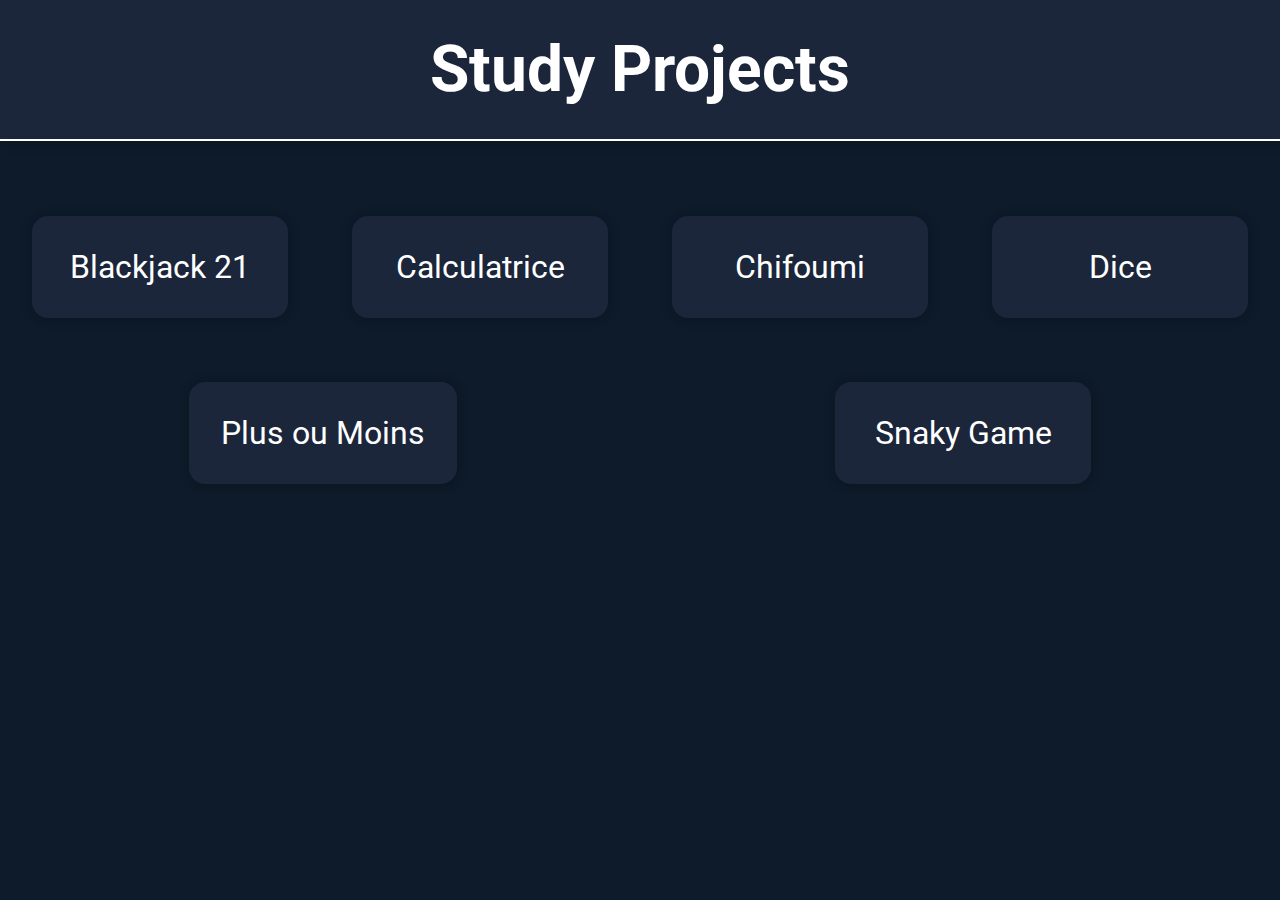
==== index.html @ 2ebabb53 "first commit" ====
<!DOCTYPE html>
<html lang="en">
  <head>
    <meta charset="UTF-8" />
    <meta name="author" content="François Dauzet" />
    <meta
      name="description"
      content="Welcome to my portfolio website! Here, you'll find a collection of projects that I've developed during my journey in learning web development. Each project represents a milestone in my learning process and showcases my skills in HTML, CSS, and JavaScript."
    />
    <meta name="viewport" content="width=device-width, initial-scale=1.0" />
    <link href="favicon.ico" type="image/x-icon" rel="icon" />
    <link rel="stylesheet" href="./style.css" />
    <title>Study Projects</title>
  </head>
  <body>
    <div class="container">
      <h1>Study Projects</h1>
      <div class="container-projects">
        <a href="./projects/blackjack-21/index.html">Blackjack 21</a>
        <a href="./projects/calculatrice/index.html">Calculatrice</a>
        <a href="./projects/chifoumi/index.html">Chifoumi</a>
        <a href="./projects/dice/index.html">Dice</a>
        <a href="./projects/plus-ou-moins/index.html">Plus ou Moins</a>
        <a href="./projects/snaky-game/index.html">Snaky Game</a>
      </div>
    </div>
  </body>
</html>
---- style.css ----
@import url("https://fonts.googleapis.com/css2?family=Roboto:ital,wght@400");

body {
  font-family: "Roboto", sans-serif;
  background-color: #0d1b2a;
  margin: 0;
}

.container h1 {
  font-size: 4rem;
  text-align: center;
  color: #fff;
  padding: 2rem 0;
  margin-top: 0;
  border-bottom: 2px solid #fff;
  background-color: #1b263b;
  box-shadow: 1px 1px 11px #0004;
}

.container-projects {
  display: flex;
  align-items: center;
  justify-content: space-around;
  flex-wrap: wrap;
}

.container-projects a {
  text-decoration: none;
  background-color: #1b263b;
  color: #fff;
  font-size: 2rem;
  margin: 2rem;
  padding: 2rem;
  border-radius: 1rem;
  transition: background-color 0.4s;
  min-width: 12rem;
  text-align: center;
  box-shadow: 1px 1px 11px #0004;
}

.container-projects a:hover {
  background-color: #415a77;
  transition: background-color 0.2s;
  box-shadow: 1px 1px 11px #0008;
}
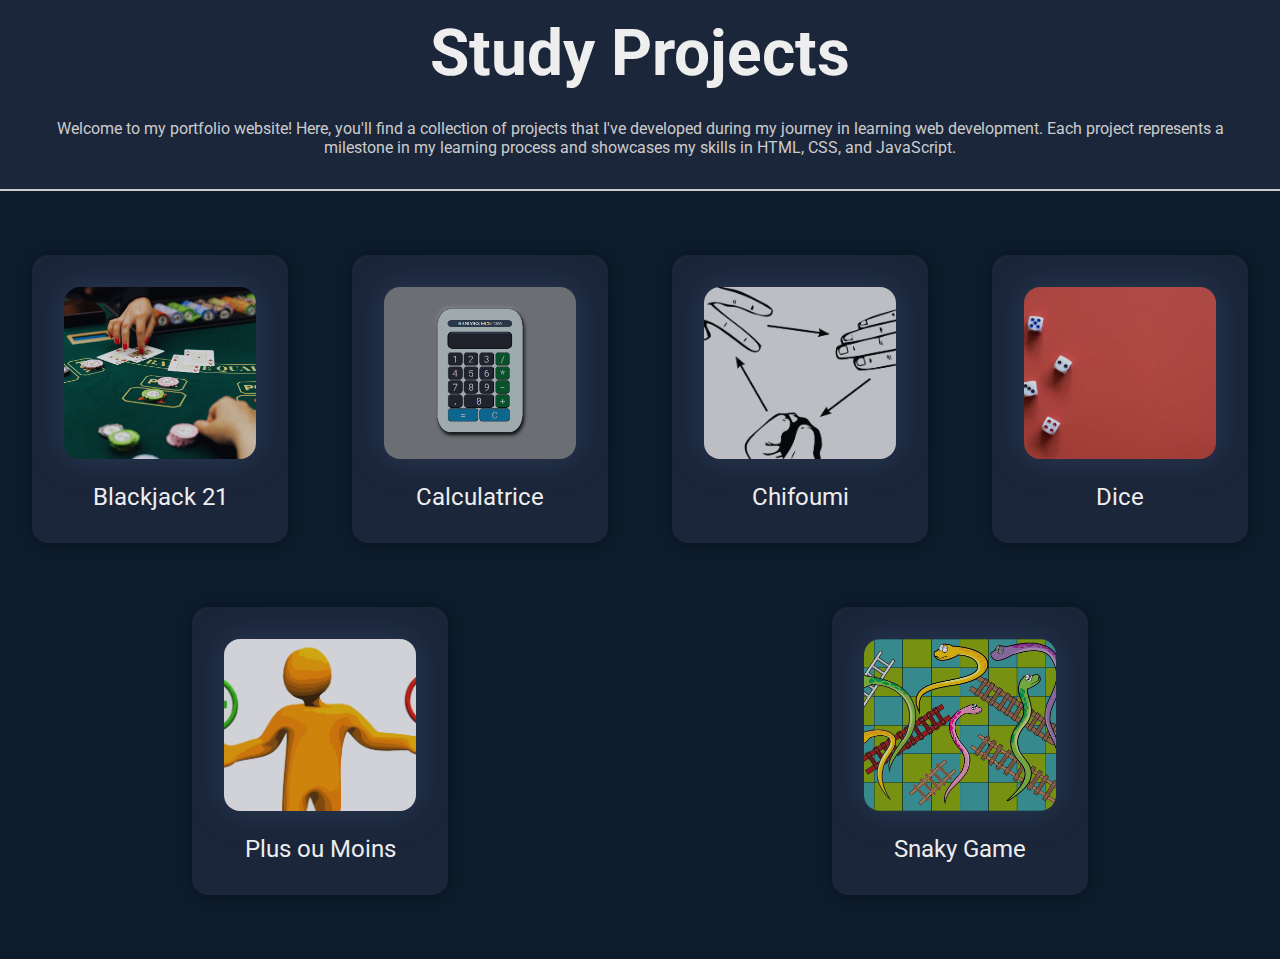
==== commit 1962a64c: "Update home page" ====
--- a/index.html
+++ b/index.html
@@ -15,13 +15,43 @@
   <body>
     <div class="container">
       <h1>Study Projects</h1>
+      <p class="container-description">
+        Welcome to my portfolio website! Here, you'll find a collection of
+        projects that I've developed during my journey in learning web
+        development. Each project represents a milestone in my learning process
+        and showcases my skills in HTML, CSS, and JavaScript.
+      </p>
       <div class="container-projects">
-        <a href="./projects/blackjack-21/index.html">Blackjack 21</a>
-        <a href="./projects/calculatrice/index.html">Calculatrice</a>
-        <a href="./projects/chifoumi/index.html">Chifoumi</a>
-        <a href="./projects/dice/index.html">Dice</a>
-        <a href="./projects/plus-ou-moins/index.html">Plus ou Moins</a>
-        <a href="./projects/snaky-game/index.html">Snaky Game</a>
+        <a href="./projects/blackjack-21/index.html">
+          <img src="./projects/blackjack-21/img/bgIntro.jpg" alt="" />
+
+          <p>Blackjack 21</p></a
+        >
+        <a href="./projects/calculatrice/index.html">
+          <img src="./projects/calculatrice/img/bg.png" alt="" />
+
+          <p>Calculatrice</p></a
+        >
+        <a href="./projects/chifoumi/index.html">
+          <img src="./projects/chifoumi/img/bgIntro.png" alt="" />
+
+          <p>Chifoumi</p></a
+        >
+        <a href="./projects/dice/index.html">
+          <img src="./projects/dice/img/bgDice.jpg" alt="" />
+
+          <p>Dice</p></a
+        >
+        <a href="./projects/plus-ou-moins/index.html">
+          <img src="./projects/plus-ou-moins/img/bgIntro.png" alt="" />
+
+          <p>Plus ou Moins</p></a
+        >
+        <a href="./projects/snaky-game/index.html">
+          <img src="./projects/snaky-game/img/bgSnaky.png" alt="" />
+
+          <p>Snaky Game</p></a
+        >
       </div>
     </div>
   </body>
--- a/style.css
+++ b/style.css
@@ -4,17 +4,31 @@
   font-family: "Roboto", sans-serif;
   background-color: #0d1b2a;
   margin: 0;
+  user-select: none;
+}
+
+.container {
+  margin-bottom: 2rem;
 }
 
 .container h1 {
   font-size: 4rem;
   text-align: center;
-  color: #fff;
-  padding: 2rem 0;
+  color: #eee;
+  padding: 1rem 0;
   margin-top: 0;
-  border-bottom: 2px solid #fff;
+  margin-bottom: 0;
   background-color: #1b263b;
-  box-shadow: 1px 1px 11px #0004;
+}
+
+.container .container-description {
+  font-size: 1rem;
+  text-align: center;
+  color: #ccc;
+  padding: 0.75rem 2rem 2rem 2rem;
+  margin-top: 0;
+  background-color: #1b263b;
+  border-bottom: 2px solid #ccc;
 }
 
 .container-projects {
@@ -22,20 +36,26 @@
   align-items: center;
   justify-content: space-around;
   flex-wrap: wrap;
+  margin-top: 2rem;
 }
 
 .container-projects a {
   text-decoration: none;
   background-color: #1b263b;
-  color: #fff;
+  color: #eee;
   font-size: 2rem;
   margin: 2rem;
   padding: 2rem;
   border-radius: 1rem;
   transition: background-color 0.4s;
-  min-width: 12rem;
+  width: 12rem;
+  height: 14rem;
   text-align: center;
   box-shadow: 1px 1px 11px #0004;
+  display: flex;
+  align-items: center;
+  justify-content: center;
+  flex-direction: column;
 }
 
 .container-projects a:hover {
@@ -43,3 +63,17 @@
   transition: background-color 0.2s;
   box-shadow: 1px 1px 11px #0008;
 }
+
+.container-projects a img {
+  width: 100%;
+  height: 100%;
+  object-fit: cover;
+  border-radius: 1rem;
+  box-shadow: 0 0 32px #415a7780;
+  opacity: 80%;
+}
+
+.container-projects p {
+  margin-bottom: 0;
+  font-size: 1.5rem;
+}
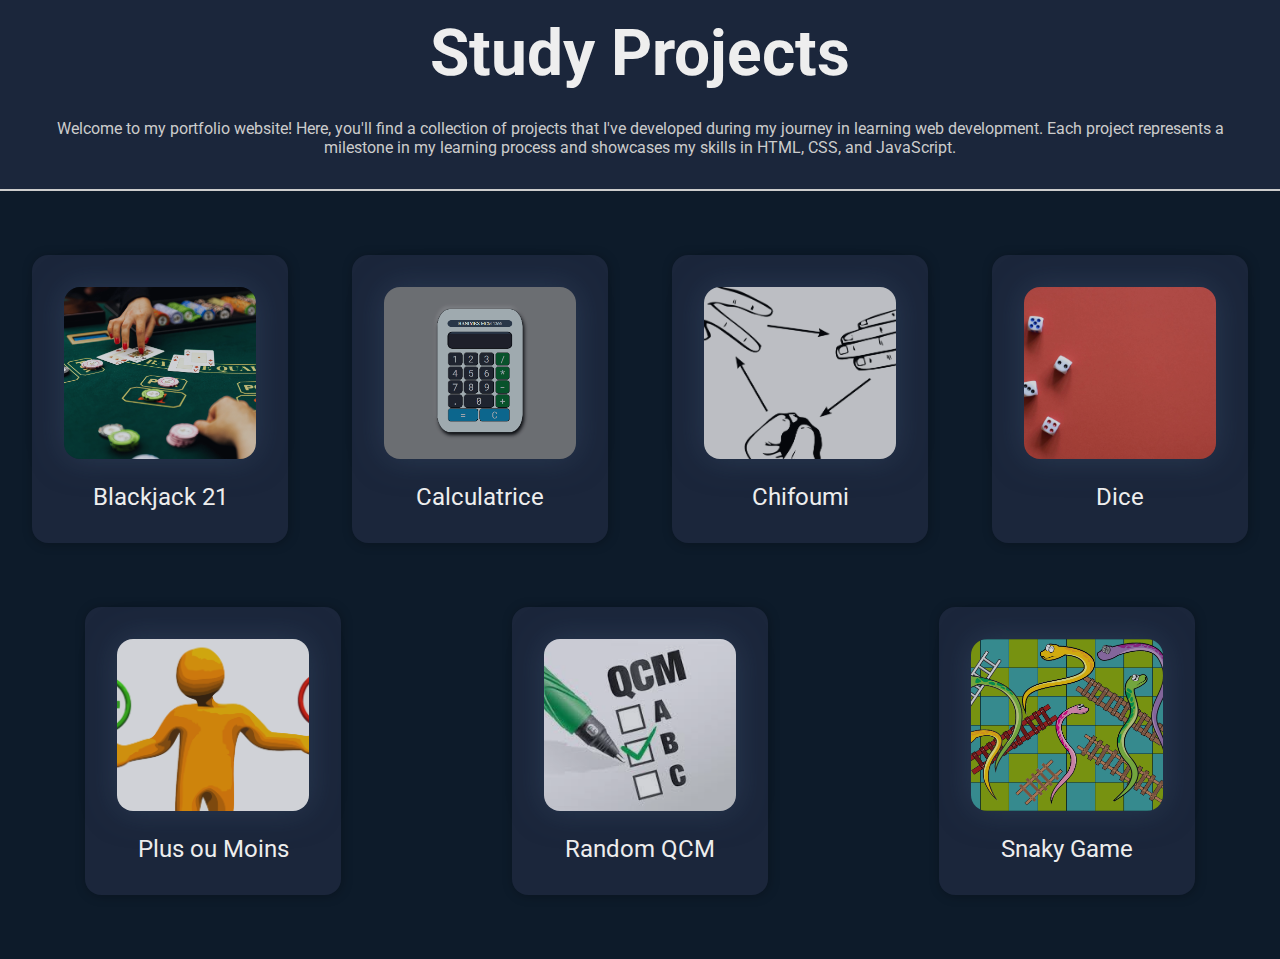
==== commit 86c5cd8f: "Add random qcm project" ====
--- a/index.html
+++ b/index.html
@@ -47,6 +47,11 @@
 
           <p>Plus ou Moins</p></a
         >
+        <a href="./projects/random-qcm/index.html">
+          <img src="./projects/random-qcm/assets/bg.jpg" alt="" />
+
+          <p>Random QCM</p></a
+        >
         <a href="./projects/snaky-game/index.html">
           <img src="./projects/snaky-game/img/bgSnaky.png" alt="" />
 
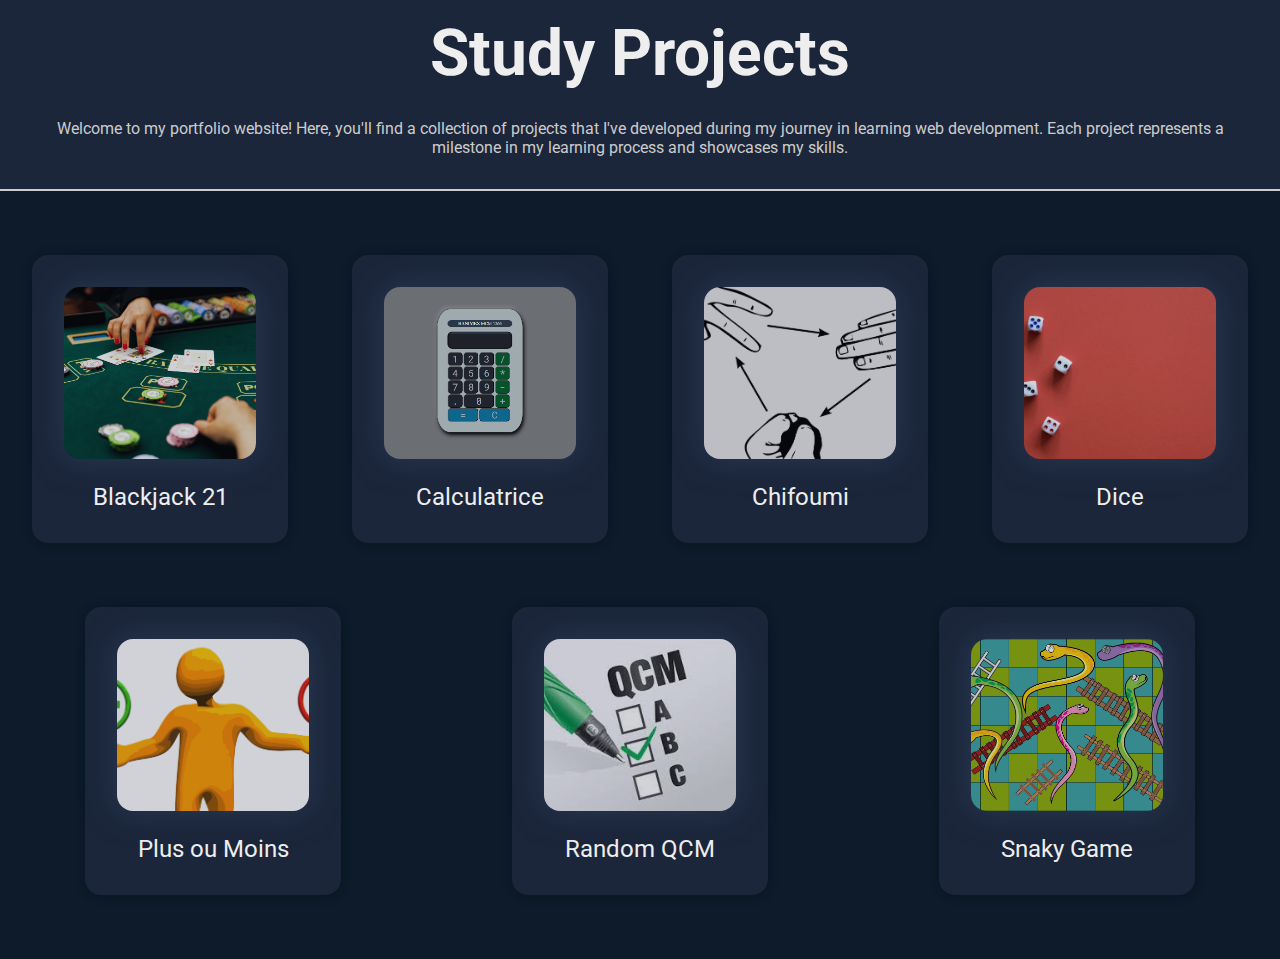
==== commit 8c467739: "Update description for home page" ====
--- a/index.html
+++ b/index.html
@@ -5,7 +5,7 @@
     <meta name="author" content="François Dauzet" />
     <meta
       name="description"
-      content="Welcome to my portfolio website! Here, you'll find a collection of projects that I've developed during my journey in learning web development. Each project represents a milestone in my learning process and showcases my skills in HTML, CSS, and JavaScript."
+      content="Welcome to my portfolio website! Here, you'll find a collection of projects that I've developed during my journey in learning web development. Each project represents a milestone in my learning process and showcases my skills."
     />
     <meta name="viewport" content="width=device-width, initial-scale=1.0" />
     <link href="favicon.ico" type="image/x-icon" rel="icon" />
@@ -19,7 +19,7 @@
         Welcome to my portfolio website! Here, you'll find a collection of
         projects that I've developed during my journey in learning web
         development. Each project represents a milestone in my learning process
-        and showcases my skills in HTML, CSS, and JavaScript.
+        and showcases my skills.
       </p>
       <div class="container-projects">
         <a href="./projects/blackjack-21/index.html">
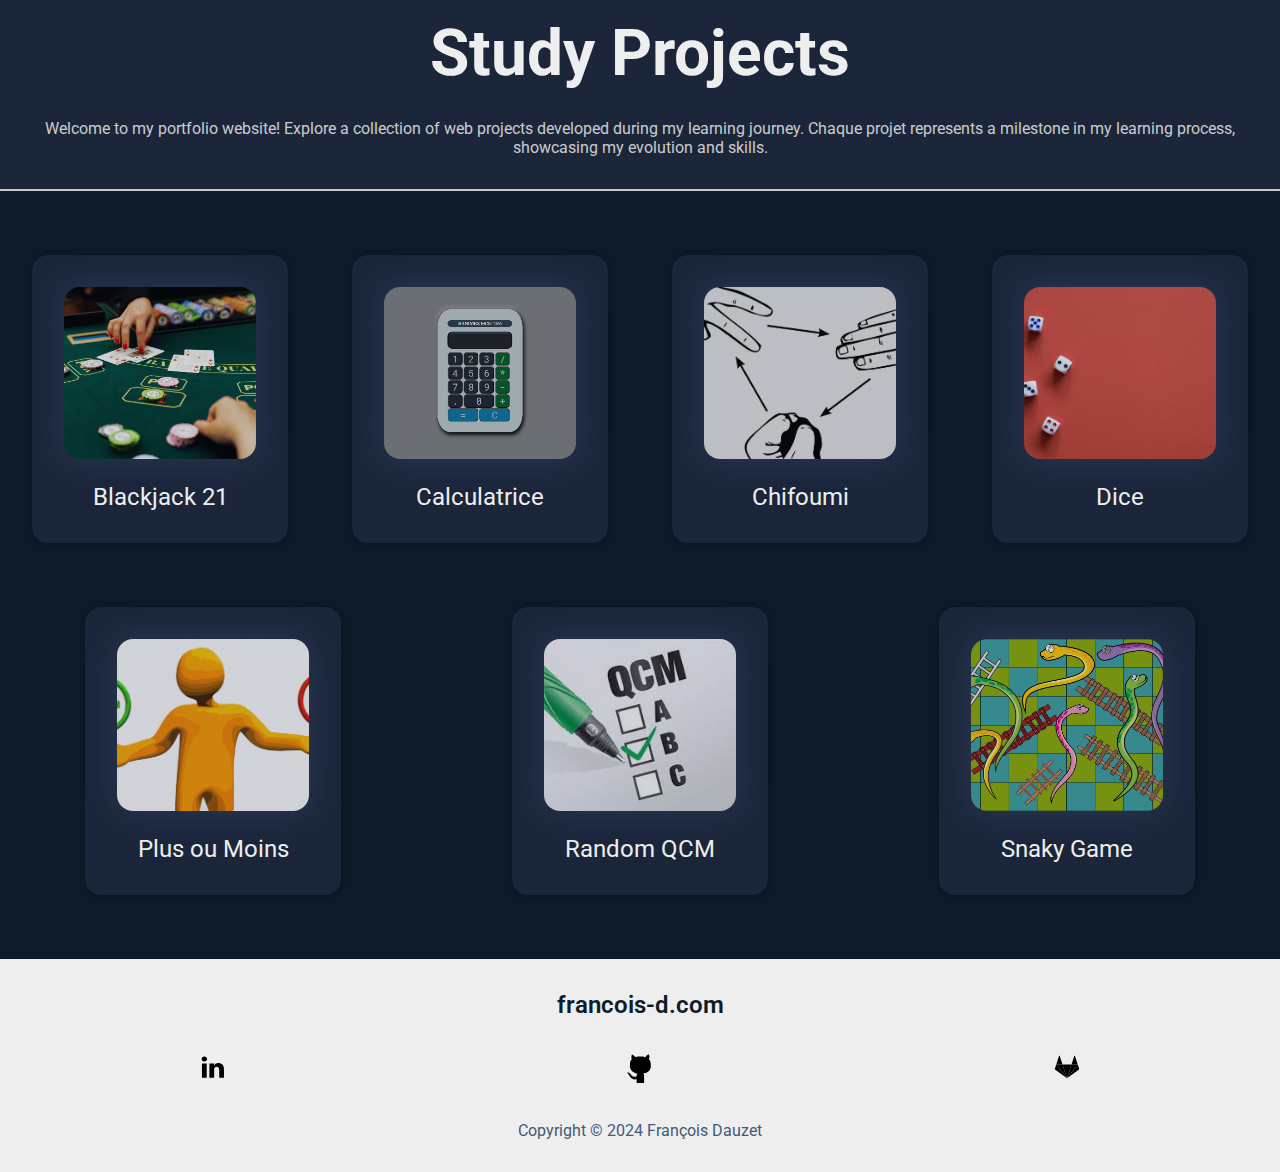
==== commit 13901fdc: "Add favicon and footer" ====
--- a/index.html
+++ b/index.html
@@ -2,62 +2,186 @@
 <html lang="en">
   <head>
     <meta charset="UTF-8" />
-    <meta name="author" content="François Dauzet" />
+    <meta name="viewport" content="width=device-width, initial-scale=1.0" />
+    <title>François Dauzet - Study Projects</title>
     <meta
       name="description"
-      content="Welcome to my portfolio website! Here, you'll find a collection of projects that I've developed during my journey in learning web development. Each project represents a milestone in my learning process and showcases my skills."
+      content="Discover my web projects created during my studies, showcasing my evolution and skills."
     />
-    <meta name="viewport" content="width=device-width, initial-scale=1.0" />
+    <meta name="author" content="François Dauzet" />
     <link href="favicon.ico" type="image/x-icon" rel="icon" />
     <link rel="stylesheet" href="./style.css" />
-    <title>Study Projects</title>
+
+    <!-- Open Graph protocol -->
+    <meta property="og:title" content="François Dauzet - Study Projects" />
+    <meta
+      property="og:description"
+      content="Discover my web projects created during my studies, showcasing my evolution and skills."
+    />
+    <meta
+      property="og:image"
+      content="assets/favicon/profile_social_share.png"
+    />
+
+    <!-- Icônes Apple Touch -->
+    <link
+      rel="apple-touch-icon"
+      sizes="57x57"
+      href="assets/favicon/apple-touch-icon-57x57.png"
+    />
+    <link
+      rel="apple-touch-icon"
+      sizes="60x60"
+      href="assets/favicon/apple-touch-icon-60x60.png"
+    />
+    <link
+      rel="apple-touch-icon"
+      sizes="72x72"
+      href="assets/favicon/apple-touch-icon-72x72.png"
+    />
+    <link
+      rel="apple-touch-icon"
+      sizes="76x76"
+      href="assets/favicon/apple-touch-icon-76x76.png"
+    />
+    <link
+      rel="apple-touch-icon"
+      sizes="114x114"
+      href="assets/favicon/apple-touch-icon-114x114.png"
+    />
+    <link
+      rel="apple-touch-icon"
+      sizes="120x120"
+      href="assets/favicon/apple-touch-icon-120x120.png"
+    />
+    <link
+      rel="apple-touch-icon"
+      sizes="144x144"
+      href="assets/favicon/apple-touch-icon-144x144.png"
+    />
+    <link
+      rel="apple-touch-icon"
+      sizes="152x152"
+      href="assets/favicon/apple-touch-icon-152x152.png"
+    />
+    <link
+      rel="apple-touch-icon"
+      sizes="167x167"
+      href="assets/favicon/apple-touch-icon-167x167.png"
+    />
+    <link
+      rel="apple-touch-icon"
+      sizes="180x180"
+      href="assets/favicon/apple-touch-icon-180x180.png"
+    />
+
+    <!-- Icônes pour les navigateurs -->
+    <link
+      rel="icon"
+      type="image/png"
+      sizes="16x16"
+      href="assets/favicon/favicon-16x16.png"
+    />
+    <link
+      rel="icon"
+      type="image/png"
+      sizes="32x32"
+      href="assets/favicon/favicon-32x32.png"
+    />
+    <link
+      rel="icon"
+      type="image/png"
+      sizes="96x96"
+      href="assets/favicon/favicon-96x96.png"
+    />
+    <link
+      rel="icon"
+      type="image/png"
+      sizes="192x192"
+      href="assets/favicon/favicon-192x192.png"
+    />
+
+    <!-- Fichier manifeste -->
+    <link rel="manifest" href="manifest.json" />
+
+    <!-- Métadonnées -->
+    <meta name="application-name" content="François Dauzet - Study Projects" />
+    <meta name="msapplication-TileColor" content="#ffffff" />
+    <meta
+      name="msapplication-TileImage"
+      content="assets/favicon/ms-favicon-144.png"
+    />
+    <meta name="theme-color" content="#1B263B" />
   </head>
   <body>
     <div class="container">
       <h1>Study Projects</h1>
       <p class="container-description">
-        Welcome to my portfolio website! Here, you'll find a collection of
-        projects that I've developed during my journey in learning web
-        development. Each project represents a milestone in my learning process
-        and showcases my skills.
+        Welcome to my portfolio website! Explore a collection of web projects
+        developed during my learning journey. Chaque projet represents a
+        milestone in my learning process, showcasing my evolution and skills.
       </p>
       <div class="container-projects">
         <a href="./projects/blackjack-21/index.html">
-          <img src="./projects/blackjack-21/img/bgIntro.jpg" alt="" />
+          <img
+            src="./projects/blackjack-21/img/bgIntro.jpg"
+            alt="Blackjack 21"
+          />
 
           <p>Blackjack 21</p></a
         >
         <a href="./projects/calculatrice/index.html">
-          <img src="./projects/calculatrice/img/bg.png" alt="" />
+          <img src="./projects/calculatrice/img/bg.png" alt="Calculatrice" />
 
           <p>Calculatrice</p></a
         >
         <a href="./projects/chifoumi/index.html">
-          <img src="./projects/chifoumi/img/bgIntro.png" alt="" />
+          <img src="./projects/chifoumi/img/bgIntro.png" alt="Chifoumi" />
 
           <p>Chifoumi</p></a
         >
         <a href="./projects/dice/index.html">
-          <img src="./projects/dice/img/bgDice.jpg" alt="" />
+          <img src="./projects/dice/img/bgDice.jpg" alt="Dice" />
 
           <p>Dice</p></a
         >
         <a href="./projects/plus-ou-moins/index.html">
-          <img src="./projects/plus-ou-moins/img/bgIntro.png" alt="" />
+          <img
+            src="./projects/plus-ou-moins/img/bgIntro.png"
+            alt="Plus ou Moins"
+          />
 
           <p>Plus ou Moins</p></a
         >
         <a href="./projects/random-qcm/index.html">
-          <img src="./projects/random-qcm/assets/bg.jpg" alt="" />
+          <img src="./projects/random-qcm/assets/bg.jpg" alt="Random QCM" />
 
           <p>Random QCM</p></a
         >
         <a href="./projects/snaky-game/index.html">
-          <img src="./projects/snaky-game/img/bgSnaky.png" alt="" />
+          <img src="./projects/snaky-game/img/bgSnaky.png" alt="Snaky Game" />
 
           <p>Snaky Game</p></a
         >
       </div>
     </div>
+    <footer>
+      <a target="_blank" href="https://www.francois-d.com"> francois-d.com </a>
+      <div class="container-social-icons">
+        <a
+          target="_blank"
+          href="https://www.linkedin.com/in/fran%C3%A7ois-dauzet-413243226/"
+        >
+          <img src="./assets/icons/linkedin.svg" alt="linkedin" />
+        </a>
+        <a target="_blank" href="https://github.com/Francois-Dauzet">
+          <img src="./assets/icons/github.svg" alt="github" />
+        </a>
+        <a target="_blank" href="https://gitlab.com/Francois-Dauzet">
+          <img src="./assets/icons/gitlab.svg" alt="gitlab" />
+        </a>
+      </div>
+      <span>Copyright © 2024 François Dauzet</span>
+    </footer>
   </body>
 </html>
--- a/style.css
+++ b/style.css
@@ -1,7 +1,7 @@
-@import url("https://fonts.googleapis.com/css2?family=Roboto:ital,wght@400");
+@import url('https://fonts.googleapis.com/css2?family=Roboto:ital,wght@400');
 
 body {
-  font-family: "Roboto", sans-serif;
+  font-family: 'Roboto', sans-serif;
   background-color: #0d1b2a;
   margin: 0;
   user-select: none;
@@ -77,3 +77,47 @@
   margin-bottom: 0;
   font-size: 1.5rem;
 }
+
+footer {
+  background-color: #eee;
+  display: flex;
+  flex-direction: column;
+  align-items: center;
+  justify-content: center;
+}
+
+footer a {
+  text-decoration: none;
+  height: auto;
+  font-size: 1.5rem;
+  color: #0d1b2a;
+  font-weight: 600;
+  margin-top: 2rem;
+}
+
+footer a:hover {
+  color: #0d1b2a99;
+}
+
+footer .container-social-icons {
+  width: 100%;
+  height: 100%;
+  display: flex;
+  align-items: center;
+  justify-content: space-around;
+  margin-bottom: 2rem;
+}
+
+footer .container-social-icons img {
+  height: 2rem;
+  filter: invert(1);
+}
+
+footer .container-social-icons img:hover {
+  filter: invert(0.8);
+}
+
+footer span {
+  margin-bottom: 2rem;
+  color: #415a77;
+}
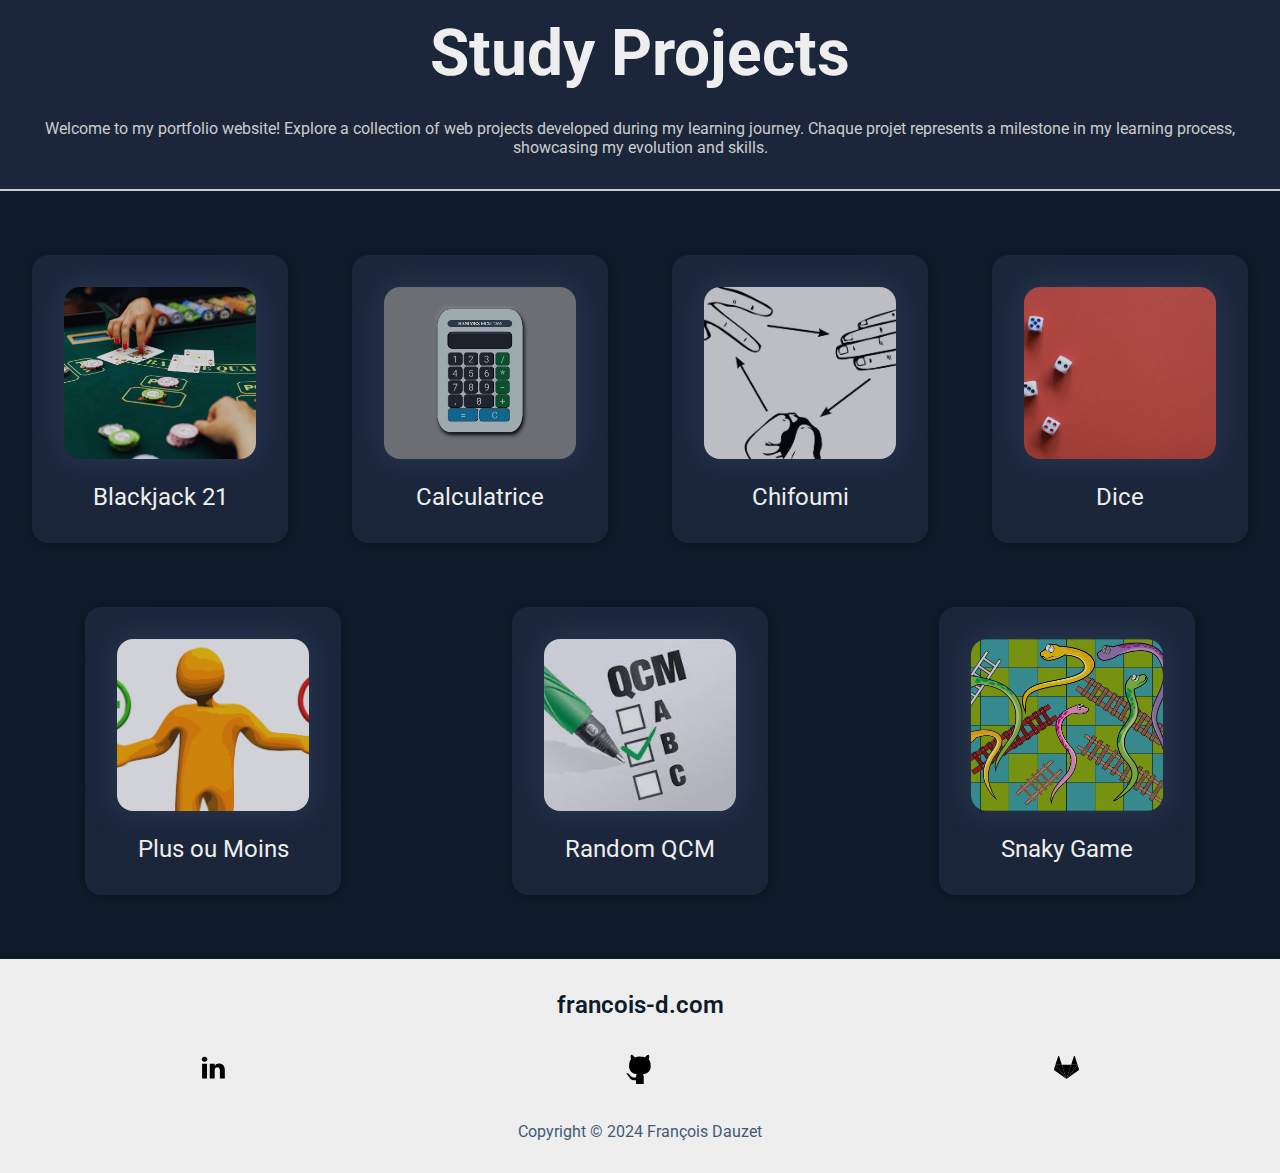
==== commit d2ae29c4: "Add favicon and footer" ====
--- a/index.html
+++ b/index.html
@@ -172,13 +172,13 @@
           target="_blank"
           href="https://www.linkedin.com/in/fran%C3%A7ois-dauzet-413243226/"
         >
-          <img src="./assets/icons/linkedin.svg" alt="linkedin" />
+          <img height="33" src="./assets/icons/linkedin.svg" alt="linkedin" />
         </a>
         <a target="_blank" href="https://github.com/Francois-Dauzet">
-          <img src="./assets/icons/github.svg" alt="github" />
+          <img height="33" src="./assets/icons/github.svg" alt="github" />
         </a>
         <a target="_blank" href="https://gitlab.com/Francois-Dauzet">
-          <img src="./assets/icons/gitlab.svg" alt="gitlab" />
+          <img height="33" src="./assets/icons/gitlab.svg" alt="gitlab" />
         </a>
       </div>
       <span>Copyright © 2024 François Dauzet</span>
--- a/style.css
+++ b/style.css
@@ -109,7 +109,6 @@
 }
 
 footer .container-social-icons img {
-  height: 2rem;
   filter: invert(1);
 }
 
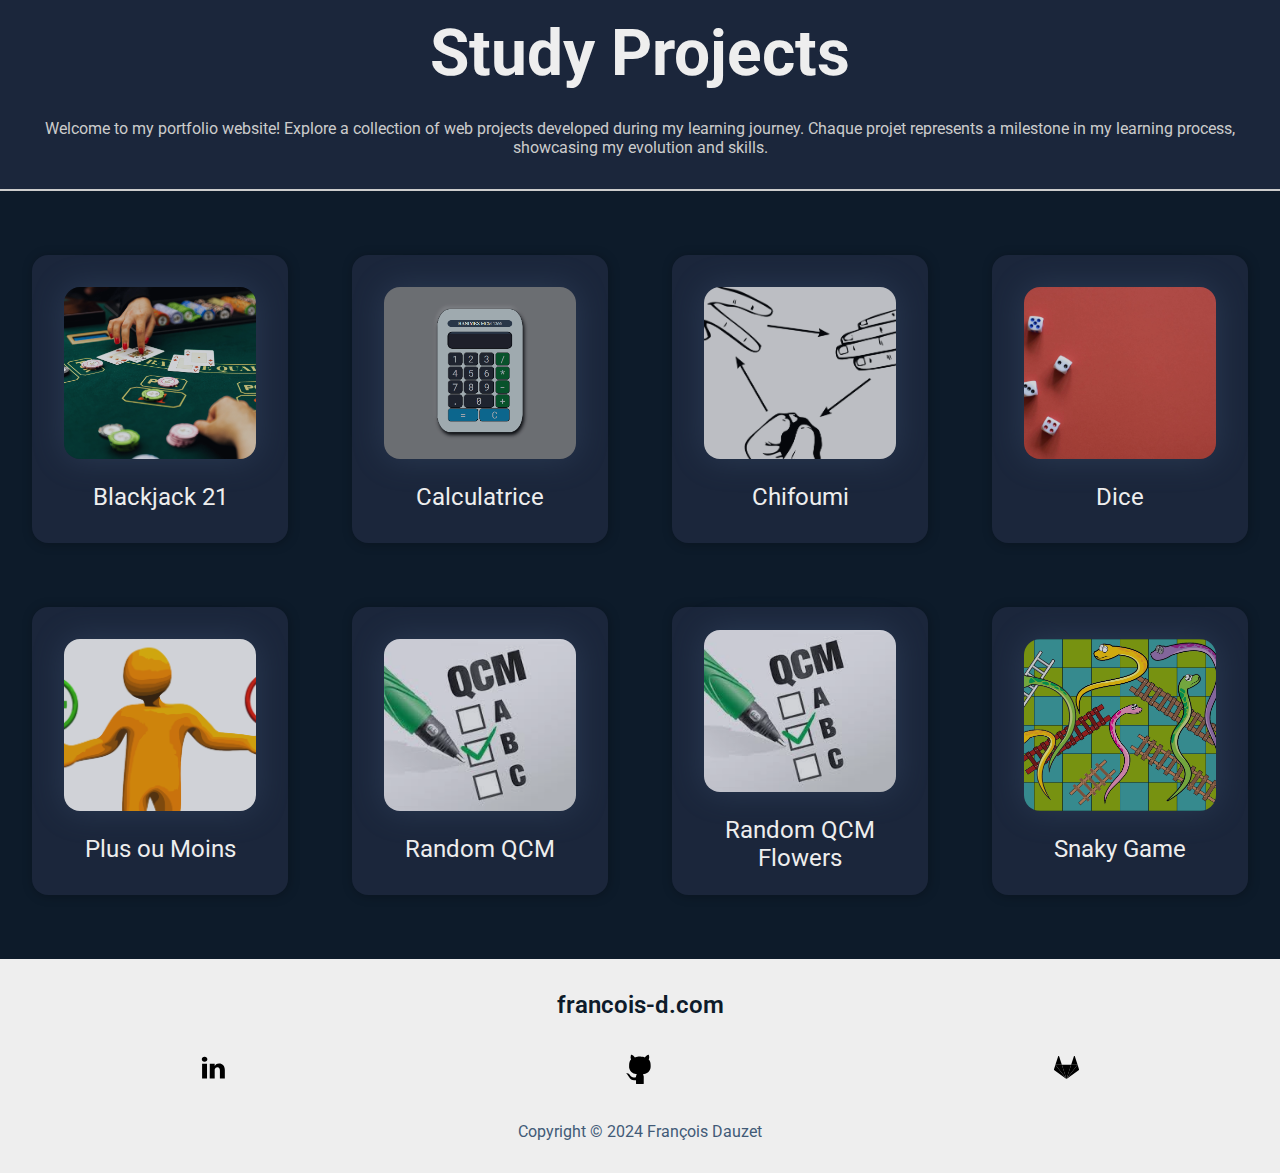
==== commit 84212ced: "Add flowers qcm" ====
--- a/index.html
+++ b/index.html
@@ -1,187 +1,194 @@
 <!DOCTYPE html>
 <html lang="en">
-  <head>
-    <meta charset="UTF-8" />
-    <meta name="viewport" content="width=device-width, initial-scale=1.0" />
+<head>
+    <meta charset="UTF-8"/>
+    <meta name="viewport" content="width=device-width, initial-scale=1.0"/>
     <title>François Dauzet - Study Projects</title>
     <meta
-      name="description"
-      content="Discover my web projects created during my studies, showcasing my evolution and skills."
+            name="description"
+            content="Discover my web projects created during my studies, showcasing my evolution and skills."
     />
-    <meta name="author" content="François Dauzet" />
-    <link href="favicon.ico" type="image/x-icon" rel="icon" />
-    <link rel="stylesheet" href="./style.css" />
+    <meta name="author" content="François Dauzet"/>
+    <link href="favicon.ico" type="image/x-icon" rel="icon"/>
+    <link rel="stylesheet" href="./style.css"/>
 
     <!-- Open Graph protocol -->
-    <meta property="og:title" content="François Dauzet - Study Projects" />
+    <meta property="og:title" content="François Dauzet - Study Projects"/>
     <meta
-      property="og:description"
-      content="Discover my web projects created during my studies, showcasing my evolution and skills."
+            property="og:description"
+            content="Discover my web projects created during my studies, showcasing my evolution and skills."
     />
     <meta
-      property="og:image"
-      content="assets/favicon/profile_social_share.png"
+            property="og:image"
+            content="assets/favicon/profile_social_share.png"
     />
 
     <!-- Icônes Apple Touch -->
     <link
-      rel="apple-touch-icon"
-      sizes="57x57"
-      href="assets/favicon/apple-touch-icon-57x57.png"
+            rel="apple-touch-icon"
+            sizes="57x57"
+            href="assets/favicon/apple-touch-icon-57x57.png"
     />
     <link
-      rel="apple-touch-icon"
-      sizes="60x60"
-      href="assets/favicon/apple-touch-icon-60x60.png"
+            rel="apple-touch-icon"
+            sizes="60x60"
+            href="assets/favicon/apple-touch-icon-60x60.png"
     />
     <link
-      rel="apple-touch-icon"
-      sizes="72x72"
-      href="assets/favicon/apple-touch-icon-72x72.png"
+            rel="apple-touch-icon"
+            sizes="72x72"
+            href="assets/favicon/apple-touch-icon-72x72.png"
     />
     <link
-      rel="apple-touch-icon"
-      sizes="76x76"
-      href="assets/favicon/apple-touch-icon-76x76.png"
+            rel="apple-touch-icon"
+            sizes="76x76"
+            href="assets/favicon/apple-touch-icon-76x76.png"
     />
     <link
-      rel="apple-touch-icon"
-      sizes="114x114"
-      href="assets/favicon/apple-touch-icon-114x114.png"
+            rel="apple-touch-icon"
+            sizes="114x114"
+            href="assets/favicon/apple-touch-icon-114x114.png"
     />
     <link
-      rel="apple-touch-icon"
-      sizes="120x120"
-      href="assets/favicon/apple-touch-icon-120x120.png"
+            rel="apple-touch-icon"
+            sizes="120x120"
+            href="assets/favicon/apple-touch-icon-120x120.png"
     />
     <link
-      rel="apple-touch-icon"
-      sizes="144x144"
-      href="assets/favicon/apple-touch-icon-144x144.png"
+            rel="apple-touch-icon"
+            sizes="144x144"
+            href="assets/favicon/apple-touch-icon-144x144.png"
     />
     <link
-      rel="apple-touch-icon"
-      sizes="152x152"
-      href="assets/favicon/apple-touch-icon-152x152.png"
+            rel="apple-touch-icon"
+            sizes="152x152"
+            href="assets/favicon/apple-touch-icon-152x152.png"
     />
     <link
-      rel="apple-touch-icon"
-      sizes="167x167"
-      href="assets/favicon/apple-touch-icon-167x167.png"
+            rel="apple-touch-icon"
+            sizes="167x167"
+            href="assets/favicon/apple-touch-icon-167x167.png"
     />
     <link
-      rel="apple-touch-icon"
-      sizes="180x180"
-      href="assets/favicon/apple-touch-icon-180x180.png"
+            rel="apple-touch-icon"
+            sizes="180x180"
+            href="assets/favicon/apple-touch-icon-180x180.png"
     />
 
     <!-- Icônes pour les navigateurs -->
     <link
-      rel="icon"
-      type="image/png"
-      sizes="16x16"
-      href="assets/favicon/favicon-16x16.png"
+            rel="icon"
+            type="image/png"
+            sizes="16x16"
+            href="assets/favicon/favicon-16x16.png"
     />
     <link
-      rel="icon"
-      type="image/png"
-      sizes="32x32"
-      href="assets/favicon/favicon-32x32.png"
+            rel="icon"
+            type="image/png"
+            sizes="32x32"
+            href="assets/favicon/favicon-32x32.png"
     />
     <link
-      rel="icon"
-      type="image/png"
-      sizes="96x96"
-      href="assets/favicon/favicon-96x96.png"
+            rel="icon"
+            type="image/png"
+            sizes="96x96"
+            href="assets/favicon/favicon-96x96.png"
     />
     <link
-      rel="icon"
-      type="image/png"
-      sizes="192x192"
-      href="assets/favicon/favicon-192x192.png"
+            rel="icon"
+            type="image/png"
+            sizes="192x192"
+            href="assets/favicon/favicon-192x192.png"
     />
 
     <!-- Fichier manifeste -->
-    <link rel="manifest" href="manifest.json" />
+    <link rel="manifest" href="manifest.json"/>
 
     <!-- Métadonnées -->
-    <meta name="application-name" content="François Dauzet - Study Projects" />
-    <meta name="msapplication-TileColor" content="#ffffff" />
+    <meta name="application-name" content="François Dauzet - Study Projects"/>
+    <meta name="msapplication-TileColor" content="#ffffff"/>
     <meta
-      name="msapplication-TileImage"
-      content="assets/favicon/ms-favicon-144.png"
+            name="msapplication-TileImage"
+            content="assets/favicon/ms-favicon-144.png"
     />
-    <meta name="theme-color" content="#1B263B" />
-  </head>
-  <body>
-    <div class="container">
-      <h1>Study Projects</h1>
-      <p class="container-description">
+    <meta name="theme-color" content="#1B263B"/>
+</head>
+<body>
+<div class="container">
+    <h1>Study Projects</h1>
+    <p class="container-description">
         Welcome to my portfolio website! Explore a collection of web projects
         developed during my learning journey. Chaque projet represents a
         milestone in my learning process, showcasing my evolution and skills.
-      </p>
-      <div class="container-projects">
+    </p>
+    <div class="container-projects">
         <a href="./projects/blackjack-21/index.html">
-          <img
-            src="./projects/blackjack-21/img/bgIntro.jpg"
-            alt="Blackjack 21"
-          />
+            <img
+                    src="./projects/blackjack-21/img/bgIntro.jpg"
+                    alt="Blackjack 21"
+            />
 
-          <p>Blackjack 21</p></a
+            <p>Blackjack 21</p></a
         >
         <a href="./projects/calculatrice/index.html">
-          <img src="./projects/calculatrice/img/bg.png" alt="Calculatrice" />
+            <img src="./projects/calculatrice/img/bg.png" alt="Calculatrice"/>
 
-          <p>Calculatrice</p></a
+            <p>Calculatrice</p></a
         >
         <a href="./projects/chifoumi/index.html">
-          <img src="./projects/chifoumi/img/bgIntro.png" alt="Chifoumi" />
+            <img src="./projects/chifoumi/img/bgIntro.png" alt="Chifoumi"/>
 
-          <p>Chifoumi</p></a
+            <p>Chifoumi</p></a
         >
         <a href="./projects/dice/index.html">
-          <img src="./projects/dice/img/bgDice.jpg" alt="Dice" />
+            <img src="./projects/dice/img/bgDice.jpg" alt="Dice"/>
 
-          <p>Dice</p></a
+            <p>Dice</p></a
         >
         <a href="./projects/plus-ou-moins/index.html">
-          <img
-            src="./projects/plus-ou-moins/img/bgIntro.png"
-            alt="Plus ou Moins"
-          />
+            <img
+                    src="./projects/plus-ou-moins/img/bgIntro.png"
+                    alt="Plus ou Moins"
+            />
 
-          <p>Plus ou Moins</p></a
+            <p>Plus ou Moins</p></a
         >
         <a href="./projects/random-qcm/index.html">
-          <img src="./projects/random-qcm/assets/bg.jpg" alt="Random QCM" />
+            <img src="./projects/random-qcm/assets/bg.jpg" alt="Random QCM"/>
 
-          <p>Random QCM</p></a
+            <p>Random QCM</p></a
         >
+
+        <a href="./projects/random-qcm-flowers/index.html">
+            <img src="./projects/random-qcm-flowers/assets/bg.jpg" alt="Random QCM Flowers"/>
+
+            <p>Random QCM Flowers</p></a
+        >
+
         <a href="./projects/snaky-game/index.html">
-          <img src="./projects/snaky-game/img/bgSnaky.png" alt="Snaky Game" />
+            <img src="./projects/snaky-game/img/bgSnaky.png" alt="Snaky Game"/>
 
-          <p>Snaky Game</p></a
+            <p>Snaky Game</p></a
         >
-      </div>
     </div>
-    <footer>
-      <a target="_blank" href="https://www.francois-d.com"> francois-d.com </a>
-      <div class="container-social-icons">
+</div>
+<footer>
+    <a target="_blank" href="https://www.francois-d.com"> francois-d.com </a>
+    <div class="container-social-icons">
         <a
-          target="_blank"
-          href="https://www.linkedin.com/in/fran%C3%A7ois-dauzet-413243226/"
+                target="_blank"
+                href="https://www.linkedin.com/in/fran%C3%A7ois-dauzet-413243226/"
         >
-          <img height="33" src="./assets/icons/linkedin.svg" alt="linkedin" />
+            <img height="33" src="./assets/icons/linkedin.svg" alt="linkedin"/>
         </a>
         <a target="_blank" href="https://github.com/Francois-Dauzet">
-          <img height="33" src="./assets/icons/github.svg" alt="github" />
+            <img height="33" src="./assets/icons/github.svg" alt="github"/>
         </a>
         <a target="_blank" href="https://gitlab.com/Francois-Dauzet">
-          <img height="33" src="./assets/icons/gitlab.svg" alt="gitlab" />
+            <img height="33" src="./assets/icons/gitlab.svg" alt="gitlab"/>
         </a>
-      </div>
-      <span>Copyright © 2024 François Dauzet</span>
-    </footer>
-  </body>
+    </div>
+    <span>Copyright © 2024 François Dauzet</span>
+</footer>
+</body>
 </html>
